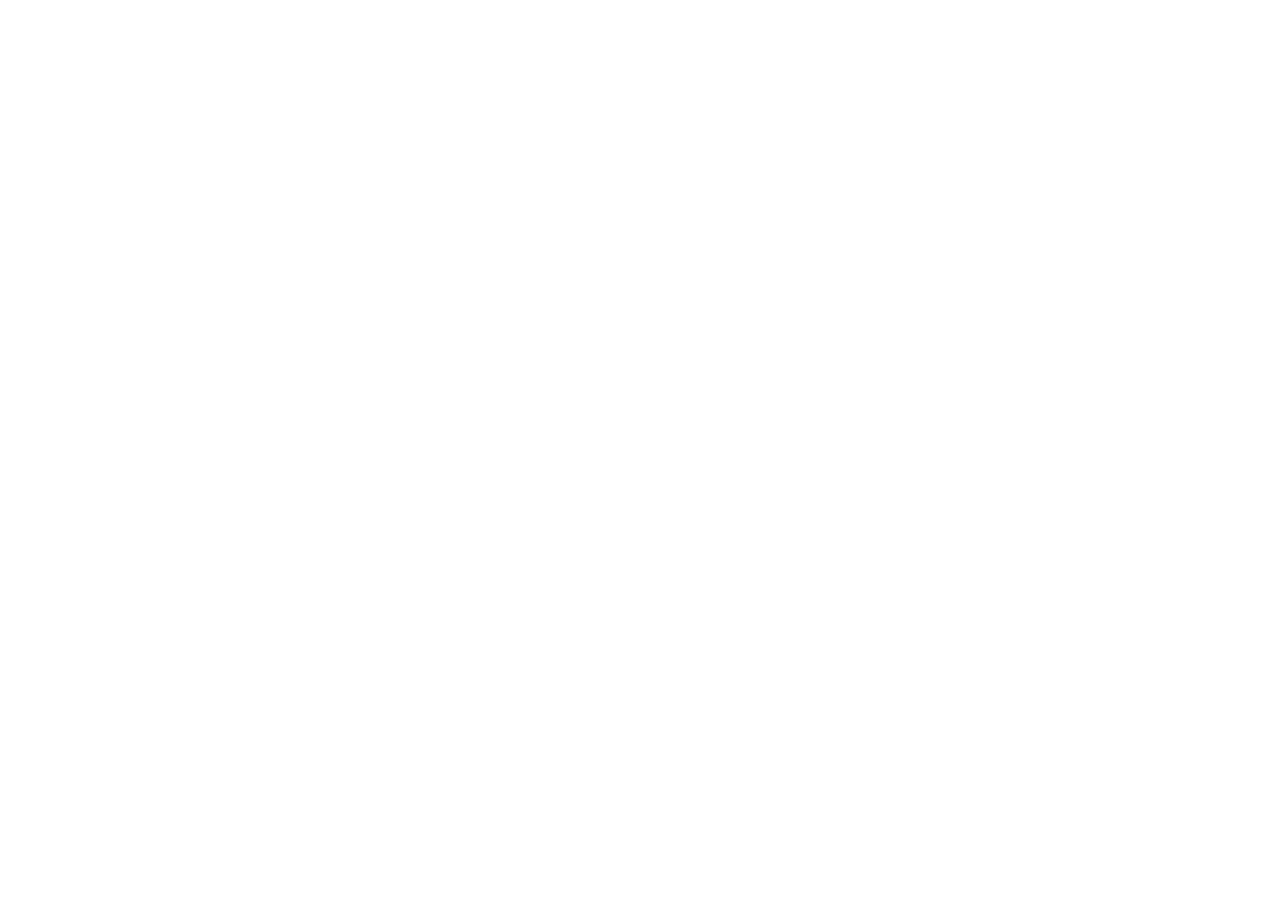
==== index.html @ 30e32683 "Create index.html and styles.css files" ====
<!DOCTYPE html>
<html lang="en">
<head>
    <meta charset="UTF-8">
    <meta http-equiv="X-UA-Compatible" content="IE=edge">
    <meta name="viewport" content="width=device-width, initial-scale=1.0">
    <link rel="stylesheet" href="styles.css">
    <title>Weather App</title>
</head>
<body>
    
</body>
</html>
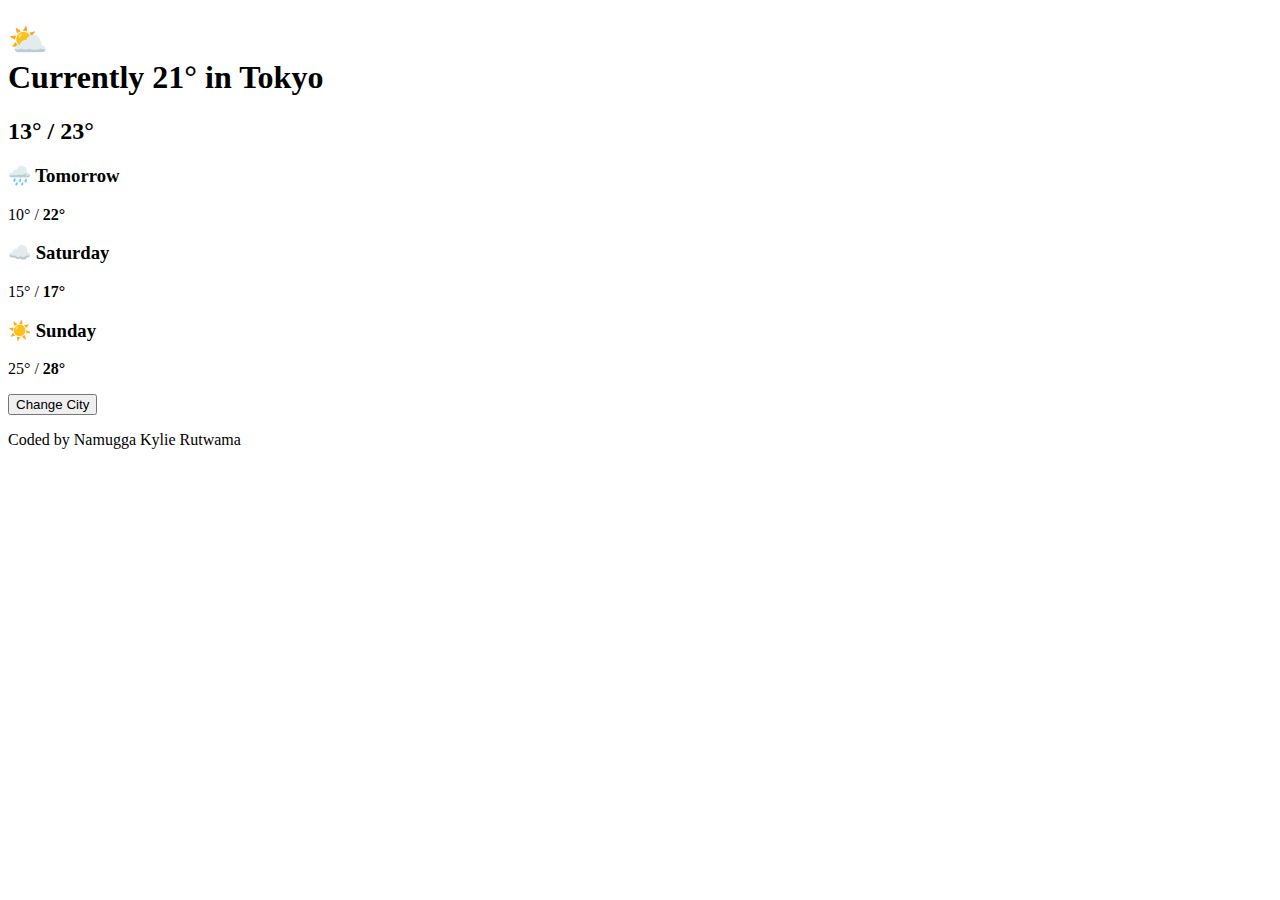
==== commit 9d32b954: "Create weather app elemnets" ====
--- a/index.html
+++ b/index.html
@@ -1,5 +1,6 @@
 <!DOCTYPE html>
 <html lang="en">
+
 <head>
     <meta charset="UTF-8">
     <meta http-equiv="X-UA-Compatible" content="IE=edge">
@@ -7,7 +8,55 @@
     <link rel="stylesheet" href="styles.css">
     <title>Weather App</title>
 </head>
+
 <body>
-    
+    <div class="header">
+        <h1>
+            ⛅
+            <br>
+            Currently 21° in Tokyo
+        </h1>
+        <h2> 13° /
+            <strong>23°</strong>
+        </h2>
+    </div>
+    <div class="days">
+        <div class="day">
+            <div>
+                <h3>🌧️ Tomorrow</h3>
+            </div>
+            <div>
+                <p>10° /
+                    <strong>22°</strong>
+                </p>
+            </div>
+        </div>
+        <div class="day">
+            <div>
+                <h3>☁️ Saturday</h3>
+            </div>
+            <div>
+                <p>15° /
+                    <strong>17°</strong>
+                </p>
+            </div>
+        </div>
+        <div class="day">
+            <div>
+                <h3>☀️ Sunday</h3>
+            </div>
+            <div>
+                <p>25° /
+                    <strong>28°</strong>
+                </p>
+            </div>
+        </div>
+    </div>
+        <button>Change City</button>
+    <div class="author">
+        <p>Coded by Namugga Kylie Rutwama</p>
+    </div>
+
 </body>
+
 </html>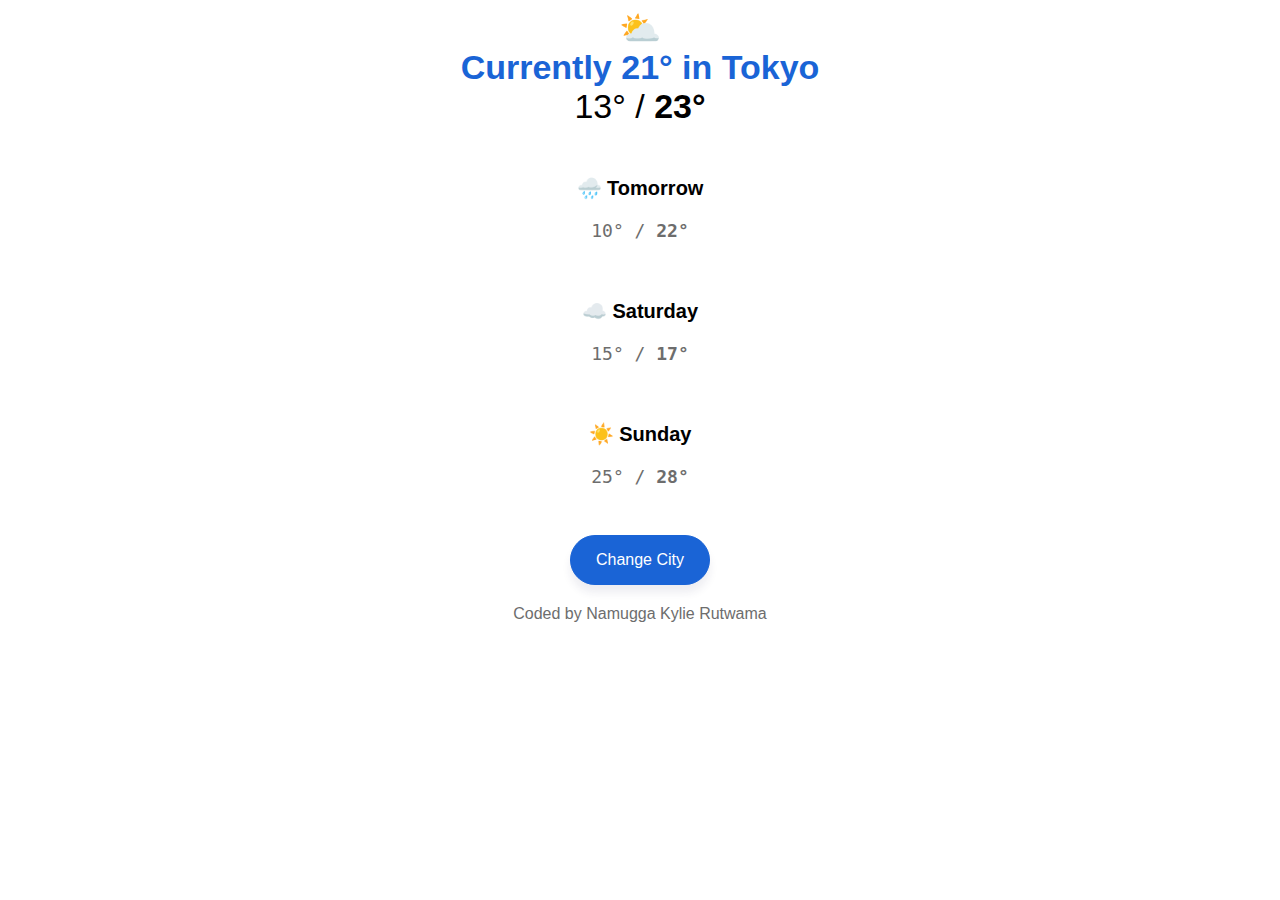
==== commit f96b8e92: "Edit index.html elements and styles.css files" ====
--- a/index.html
+++ b/index.html
@@ -14,6 +14,7 @@
         <h1>
             ⛅
             <br>
+            
             Currently 21° in Tokyo
         </h1>
         <h2> 13° /
--- a/styles.css
+++ b/styles.css
@@ -0,0 +1,74 @@
+body{
+    display: block;
+    margin: 8px;
+    font-family: Helvetica, Arial, sans-serif;
+}
+
+.header {
+    text-align: center;
+}
+
+.header h1 {
+    color: #1a64d6;
+    font-size: 34px;
+    margin: 0;
+}
+
+.header h2 {
+    font-weight: 400;
+    font-size: 34px;
+    margin: 0;
+}
+
+.days {
+    margin: 20px 0 20px 0;
+}
+
+.day {
+    text-align: center;
+    padding: 10px 0;
+}
+
+.day:hover {
+    background-color: #fffbef;
+    max-width: 400px;
+    margin: 0 auto;
+    padding: 10px 0;
+    border-radius: 10px;
+}
+
+.day h3 {
+    font-weight: bold;
+    font-size: 20px;
+}
+
+.day p {
+    color: #6d6d6d;
+    font-size: 18px;
+    font-family: monospace;
+}
+
+button {
+    display: block;
+    margin: 20px auto;
+    background-color: #1a64d6;
+    color: #ffff;
+    padding: 15px 25px;
+    border: 1px solid #1a64d6;
+    border-radius: 30px;
+    transition: all 200ms ease;
+    box-shadow: rgba(37, 39, 89, 0.08) 0px 8px 8px 0;
+    cursor: pointer;
+    font-size: 16px;
+}
+
+button:hover {
+    background-color: #ffff;
+    color: #1a64d6;
+}
+
+.author {
+    text-align: center;
+    color: #6d6d6d;
+
+}